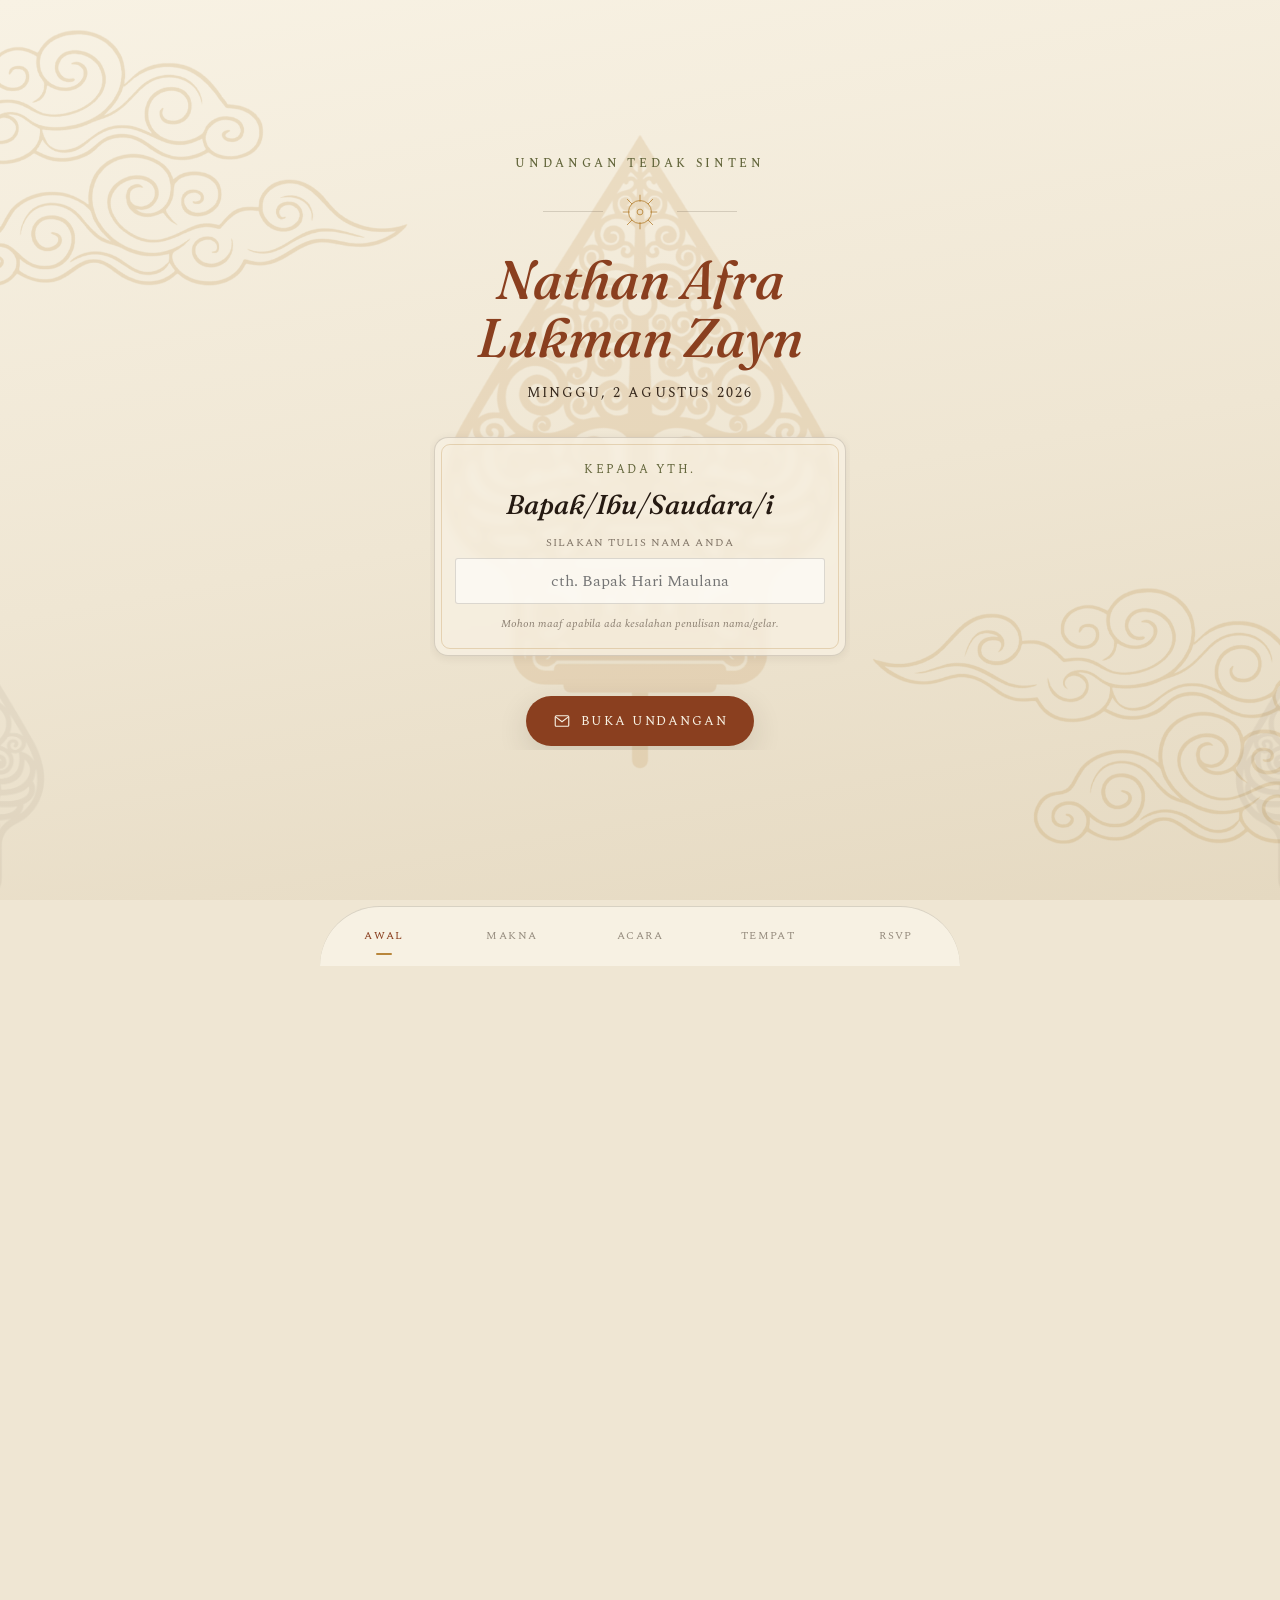
==== index.html @ c230c951 "Add files via upload" ====
<!DOCTYPE html>
<html lang="id">
<head>
<meta charset="UTF-8">
<meta name="viewport" content="width=device-width, initial-scale=1.0, viewport-fit=cover">
<meta name="theme-color" content="#efe6d3">
<title>Tedak Sinten — Nathan Afra Lukman Zayn</title>

<meta name="description" content="Undangan Tedak Sinten Nathan Afra Lukman Zayn — Minggu, 2 Agustus 2026 di Sidoarjo. Mohon doa restu Bapak/Ibu/Saudara/i.">
<meta property="og:type" content="website">
<meta property="og:title" content="Undangan Tedak Sinten — Nathan Afra Lukman Zayn">
<meta property="og:description" content="Minggu, 2 Agustus 2026 · 09.00 WIB · Sidoarjo. Mohon kehadiran dan doa restunya.">
<meta property="og:image" content="assets/img/og-cover.jpg">
<meta name="twitter:card" content="summary_large_image">

<link rel="preconnect" href="https://fonts.googleapis.com">
<link rel="preconnect" href="https://fonts.gstatic.com" crossorigin>
<link href="https://fonts.googleapis.com/css2?family=Fraunces:ital,opsz,wght@0,9..144,300;0,9..144,400;0,9..144,500;0,9..144,600;1,9..144,400;1,9..144,500;1,9..144,600&family=Spectral:ital,wght@0,300;0,400;0,500;1,400&display=swap" rel="stylesheet">

<link rel="stylesheet" href="css/base.css?v=1">
<link rel="stylesheet" href="css/layout.css?v=1">
<link rel="stylesheet" href="css/components.css?v=1">
<link rel="stylesheet" href="css/ornaments.css?v=1">
<link rel="stylesheet" href="css/animations.css?v=1">
</head>
<body class="is-locked">

<div class="batik-layer" aria-hidden="true"></div>
<div class="grain" aria-hidden="true"></div>

<!-- ============================================================
     SPRITE SVG — didefinisikan sekali, dipakai berulang
     ============================================================ -->
<svg width="0" height="0" style="position:absolute" aria-hidden="true" focusable="false">
  <!-- Gunungan / Kayon — motif wayang kulit khas Jawa -->


  <!-- Sulur / lung-lungan — sulur menjalar dengan daun & bunga,
       dipasang berpasangan (satu dicerminkan) agar simetris. -->
  <symbol id="sulur" viewBox="0 0 200 120">
    <g fill="none" stroke="currentColor" stroke-width="3" stroke-linecap="round">
      <!-- batang utama melengkung -->
      <path d="M6 60 C40 60 52 34 74 26 c18 -7 34 4 34 20 0 13 -11 22 -23 20 -13 -2 -19 -15 -13 -26"/>
      <!-- cabang bawah -->
      <path d="M60 60 c22 2 32 20 46 32 12 10 28 6 32 -7 3 -11 -5 -21 -16 -21 -12 0 -19 10 -16 21"/>
      <!-- garis dasar menuju tengah -->
      <path d="M100 60 h58"/>
      <!-- kuncup di ujung -->
      <path d="M158 60 c8 -12 22 -14 32 -6 -8 12 -22 15 -32 6z"/>
      <path d="M158 60 c8 12 22 14 32 6"/>
    </g>
    <!-- daun -->
    <g fill="currentColor">
      <ellipse cx="44" cy="40" rx="12" ry="6" transform="rotate(-34 44 40)" opacity=".85"/>
      <ellipse cx="30" cy="72" rx="10" ry="5" transform="rotate(22 30 72)" opacity=".7"/>
      <ellipse cx="88" cy="86" rx="11" ry="5.5" transform="rotate(26 88 86)" opacity=".8"/>
      <circle cx="86" cy="46" r="4.5"/>
      <circle cx="122" cy="64" r="3.5" opacity=".8"/>
    </g>
  </symbol>

  <symbol id="ukir-sudut" viewBox="0 0 40 40">
    <g fill="none" stroke="currentColor" stroke-width="1.5" stroke-linecap="round">
      <path d="M2 38V14C2 7 7 2 14 2h24"/>
      <path d="M10 38V18c0-5 3-8 8-8h20"/>
      <path d="M14 22c0-4 4-8 8-8 3 0 5 2 5 5s-2 5-5 5-4-2-4-4"/>
    </g>
    <circle cx="22" cy="19" r="2" fill="currentColor" opacity=".6"/>
  </symbol>

  <symbol id="ico-sun" viewBox="0 0 64 64">
    <circle cx="32" cy="32" r="4" fill="none" stroke="currentColor" stroke-width="1.2"/>
    <path d="M32 8v10M32 46v10M8 32h10M46 32h10M14 14l7 7M43 43l7 7M50 14l-7 7M21 43l-7 7" fill="none" stroke="currentColor" stroke-width="1.2"/>
    <circle cx="32" cy="32" r="16" fill="none" stroke="currentColor" stroke-width="1.2"/>
  </symbol>

  <symbol id="ico-calendar" viewBox="0 0 24 24">
    <rect x="3" y="5" width="18" height="16" rx="1" fill="none" stroke="currentColor" stroke-width="1.5"/>
    <path d="M3 9h18M8 3v4M16 3v4" fill="none" stroke="currentColor" stroke-width="1.5"/>
  </symbol>
  <symbol id="ico-clock" viewBox="0 0 24 24">
    <circle cx="12" cy="12" r="9" fill="none" stroke="currentColor" stroke-width="1.5"/>
    <path d="M12 7v5l3 3" fill="none" stroke="currentColor" stroke-width="1.5"/>
  </symbol>
  <symbol id="ico-pin" viewBox="0 0 24 24">
    <path d="M12 21s7-6.5 7-12a7 7 0 10-14 0c0 5.5 7 12 7 12z" fill="none" stroke="currentColor" stroke-width="1.5"/>
    <circle cx="12" cy="9" r="2.3" fill="none" stroke="currentColor" stroke-width="1.5"/>
  </symbol>
  <symbol id="ico-arrow-down" viewBox="0 0 24 24">
    <path d="M12 4v16M6 14l6 6 6-6" fill="none" stroke="currentColor" stroke-width="1.5"/>
  </symbol>
  <symbol id="ico-envelope" viewBox="0 0 24 24">
    <rect x="3" y="5" width="18" height="14" rx="1.5" fill="none" stroke="currentColor" stroke-width="1.5"/>
    <path d="M3.5 6.5L12 13l8.5-6.5" fill="none" stroke="currentColor" stroke-width="1.5"/>
  </symbol>
  <symbol id="ico-share" viewBox="0 0 24 24">
    <circle cx="6" cy="12" r="2.6" fill="none" stroke="currentColor" stroke-width="1.5"/>
    <circle cx="17" cy="6" r="2.6" fill="none" stroke="currentColor" stroke-width="1.5"/>
    <circle cx="17" cy="18" r="2.6" fill="none" stroke="currentColor" stroke-width="1.5"/>
    <path d="M8.4 10.9l6.2-3.4M8.4 13.1l6.2 3.4" fill="none" stroke="currentColor" stroke-width="1.5"/>
  </symbol>
  <symbol id="ico-image" viewBox="0 0 24 24">
    <rect x="3" y="4" width="18" height="16" rx="1" fill="none" stroke="currentColor" stroke-width="1.3"/>
    <circle cx="8.5" cy="9.5" r="1.5" fill="none" stroke="currentColor" stroke-width="1.3"/>
    <path d="M21 16l-5.5-5.5L5 21" fill="none" stroke="currentColor" stroke-width="1.3"/>
  </symbol>
  <symbol id="ico-close" viewBox="0 0 24 24">
    <path d="M6 6l12 12M18 6L6 18" fill="none" stroke="currentColor" stroke-width="1.6"/>
  </symbol>
</svg>

<!-- ============================================================
     SAMPUL / COVER — sesi awal berisi nama tamu dari URL
     ============================================================ -->
<div class="cover" id="cover">
  <div class="cover__bg" aria-hidden="true">
    <div class="awan awan--tl"></div>
    <div class="awan awan--br"></div>
    <div class="gunungan-ghost" aria-hidden="true"></div>
    <div class="gunungan-side gunungan-side--l" aria-hidden="true"></div>
    <div class="gunungan-side gunungan-side--r" aria-hidden="true"></div>
  </div>

  <div class="cover__inner">
    <p class="eyebrow">Undangan Tedak Sinten</p>

    <div class="cover__ornament" aria-hidden="true">
      <span class="rule"></span>
      <svg class="ico ico--lg gold"><use href="#ico-sun"/></svg>
      <span class="rule"></span>
    </div>

    <h1 class="cover__name display" id="coverName">Nathan Afra<br>Lukman Zayn</h1>
    <p class="cover__date" id="coverDate">Minggu, 2 Agustus 2026</p>

    <!-- KOLOM NAMA TAMU -->
    <div class="guest-card" id="guestCard">
      <p class="guest-card__label">Kepada Yth.</p>
      <p class="guest-card__name" id="guestName">Bapak/Ibu/Saudara/i</p>

      <!-- Muncul otomatis kalau URL tidak memuat parameter nama -->
      <form class="guest-form" id="guestForm" hidden>
        <label class="guest-form__label" for="guestInput">Silakan tulis nama Anda</label>
        <input class="guest-form__input" id="guestInput" type="text" name="to"
               placeholder="cth. Bapak Hari Maulana" autocomplete="name" maxlength="60">
      </form>
      <p class="guest-card__note">Mohon maaf apabila ada kesalahan penulisan nama/gelar.</p>
    </div>

    <button class="btn btn--primary cover__open" id="btnOpen" type="button">
      <svg class="ico"><use href="#ico-envelope"/></svg>
      <span>Buka Undangan</span>
    </button>
  </div>
</div>

<!-- ============================================================
     ISI UNDANGAN
     ============================================================ -->
<main id="undangan" class="undangan" aria-hidden="true">

  <!-- ---------- HERO ---------- -->
  <section class="hero" id="hero">
    <div class="awan awan--tr" data-parallax="-0.03" aria-hidden="true"></div>
    <div class="awan awan--bl awan--soft" data-parallax="0.04" aria-hidden="true"></div>
    <div class="gunungan-side gunungan-side--l" data-parallax="0.05" aria-hidden="true"></div>
    <div class="gunungan-side gunungan-side--r" data-parallax="-0.04" aria-hidden="true"></div>
    <div class="gunungan-ghost"data-parallax="0.02" aria-hidden="true"></div>

    <p class="eyebrow" data-reveal>Undangan Tedak Sinten</p>
    <p class="hero__greeting" id="heroGreeting" data-reveal>Kepada Bapak/Ibu/Saudara/i yang berbahagia</p>

    <h2 class="hero__name display" data-reveal="scale">Nathan Afra<br>Lukman Zayn</h2>
    <p class="hero__sub" data-reveal>Putra dari Bapak Hendra &amp; Ibu Nia</p>

    <div class="ornament-row" data-reveal aria-hidden="true">
      <span class="rule"></span>
      <svg class="ico ico--lg gold"><use href="#ico-sun"/></svg>
      <span class="rule"></span>
    </div>

    <div class="date-badge" data-reveal="scale">
      <span class="date-badge__day display">02</span>
      <span class="date-badge__month">Agustus 2026</span>
    </div>

    <!-- Hitung mundur -->
    <div class="countdown" id="countdown" data-reveal aria-live="polite">
      <div class="countdown__cell"><span class="num" data-cd="d">00</span><span class="unit">Hari</span></div>
      <div class="countdown__cell"><span class="num" data-cd="h">00</span><span class="unit">Jam</span></div>
      <div class="countdown__cell"><span class="num" data-cd="m">00</span><span class="unit">Menit</span></div>
      <div class="countdown__cell"><span class="num" data-cd="s">00</span><span class="unit">Detik</span></div>
    </div>

    <a class="scroll-cue" href="#sapaan" aria-label="Gulir ke bawah">
      <span>Gulir ke bawah</span>
      <svg class="ico"><use href="#ico-arrow-down"/></svg>
    </a>
  </section>

  <div class="divider" aria-hidden="true">
    <span class="divider__line"></span>
    <svg class="divider__motif divider__motif--flip" viewBox="0 0 200 120"><use href="#sulur"/></svg>
    <svg class="divider__motif" viewBox="0 0 200 120"><use href="#sulur"/></svg>
    <span class="divider__line divider__line--r"></span>
  </div>

  <!-- ---------- SAPAAN ---------- -->
  <section class="section sapaan" id="sapaan">
    <div class="awan awan--tl awan--soft" data-parallax="0.03" aria-hidden="true"></div>
    <div class="gunungan-ghost"data-parallax="0.03" aria-hidden="true"></div>
    <p class="section-label" data-reveal>Assalamu'alaikum Wr. Wb.</p>
    <blockquote class="sapaan__quote" data-reveal>
      Dengan penuh rasa syukur kepada Allah SWT, izinkan kami mengundang
      Bapak/Ibu/Saudara/i untuk turut hadir dan mendoakan putra kami dalam
      prosesi Tedak Sinten — tradisi Jawa yang menandai langkah pertama
      sang buah hati menapak bumi.
    </blockquote>
    <p class="sapaan__parents display" data-reveal>Hendra <span class="amp">&amp;</span> Nia</p>
  </section>

  <!-- ---------- FOTO ---------- -->
  <section class="section foto-section" id="foto">
    <p class="section-label" data-reveal>Sang Buah Hati</p>
    <figure class="foto-frame" data-reveal="rotate-l">
      <span class="washi-tape" aria-hidden="true"></span>
      <div class="foto-frame__slot" id="fotoSlot">
        <svg class="ico ico--xl"><use href="#ico-image"/></svg>
        <p class="hint">Simpan foto Nathan di<br><code>assets/img/nathan.webp</code><br>(atau .jpg/.png — rasio potret 4:5)</p>
      </div>
      <figcaption class="foto-frame__cap" id="fotoCap">Nathan, 7 bulan</figcaption>
    </figure>
  </section>

  <div class="divider" aria-hidden="true">
    <span class="divider__line"></span>
    <svg class="divider__motif divider__motif--flip" viewBox="0 0 200 120"><use href="#sulur"/></svg>
    <svg class="divider__motif" viewBox="0 0 200 120"><use href="#sulur"/></svg>
    <span class="divider__line divider__line--r"></span>
  </div>

  <!-- ---------- TENTANG ---------- -->
  <section class="section tentang" id="tentang">
    <div class="awan awan--tr awan--soft" data-parallax="-0.035" aria-hidden="true"></div>
    <div class="gunungan-side gunungan-side--l" data-parallax="0.045" aria-hidden="true"></div>
    <p class="section-label" data-reveal>Sekilas Makna</p>
    <h2 data-reveal>Tentang Tedak Sinten</h2>
    <p data-reveal>
      Tedak Sinten berasal dari kata <em>tedhak</em> yang berarti menapak dan
      <em>siten</em> (dari <em>siti</em>) yang berarti tanah. Tradisi ini digelar saat sang anak
      berusia sekitar tujuh lapan — kurang lebih tujuh bulan — sebagai simbol doa
      agar kelak ia tumbuh menjadi pribadi yang mandiri, kuat menapaki kehidupan,
      serta senantiasa dalam lindungan dan berkah-Nya.
    </p>
  </section>

  <!-- ---------- SUSUNAN PROSESI ---------- -->
  <section class="section prosesi" id="prosesi">
    <div class="awan awan--br awan--soft" data-parallax="-0.03" aria-hidden="true"></div>
    <div class="gunungan-ghost"data-parallax="0.025" aria-hidden="true"></div>
    <p class="section-label" data-reveal>Rangkaian Acara</p>
    <h2 data-reveal>Susunan Prosesi</h2>
    <ol class="timeline" id="timeline"><!-- diisi oleh JS --></ol>
  </section>

  <div class="divider" aria-hidden="true">
    <span class="divider__line"></span>
    <svg class="divider__motif divider__motif--flip" viewBox="0 0 200 120"><use href="#sulur"/></svg>
    <svg class="divider__motif" viewBox="0 0 200 120"><use href="#sulur"/></svg>
    <span class="divider__line divider__line--r"></span>
  </div>

  <!-- ---------- DETAIL ACARA ---------- -->
  <section class="section detail" id="detail">
    <div class="awan awan--tl awan--soft" data-parallax="0.03" aria-hidden="true"></div>
    <div class="gunungan-side gunungan-side--r" data-parallax="-0.045" aria-hidden="true"></div>
    <p class="section-label" data-reveal>Waktu &amp; Tempat</p>
    <h2 data-reveal>Detail Acara</h2>

    <div class="detail-card" data-reveal="rotate-r">
    <svg class="ukir-corner ukir-corner--tl" viewBox="0 0 40 40" aria-hidden="true"><use href="#ukir-sudut"/></svg>
    <svg class="ukir-corner ukir-corner--tr" viewBox="0 0 40 40" aria-hidden="true"><use href="#ukir-sudut"/></svg>
    <svg class="ukir-corner ukir-corner--bl" viewBox="0 0 40 40" aria-hidden="true"><use href="#ukir-sudut"/></svg>
    <svg class="ukir-corner ukir-corner--br" viewBox="0 0 40 40" aria-hidden="true"><use href="#ukir-sudut"/></svg>
      <div class="detail-row">
        <svg class="ico detail-row__icon"><use href="#ico-calendar"/></svg>
        <div>
          <p class="detail-row__label">Hari &amp; Tanggal</p>
          <p class="detail-row__value" id="detailTanggal">Minggu, 2 Agustus 2026</p>
        </div>
      </div>
      <div class="detail-row">
        <svg class="ico detail-row__icon"><use href="#ico-clock"/></svg>
        <div>
          <p class="detail-row__label">Pukul</p>
          <p class="detail-row__value" id="detailJam">09.00 WIB — selesai</p>
        </div>
      </div>
      <div class="detail-row">
        <svg class="ico detail-row__icon"><use href="#ico-pin"/></svg>
        <div>
          <p class="detail-row__label">Lokasi</p>
          <p class="detail-row__value" id="detailTempat">Kediaman Keluarga Hendra &amp; Nia</p>
          <p class="detail-row__addr" id="detailAlamat">Desa Jiken RT 04 RW 01, Kec. Tulangan, Kab. Sidoarjo</p>
        </div>
      </div>

      <div class="detail-actions">
        <a class="btn btn--ghost" id="btnMaps" target="_blank" rel="noopener" href="#">
          <svg class="ico"><use href="#ico-pin"/></svg><span>Petunjuk Arah</span>
        </a>
        <button class="btn btn--ghost" id="btnCalendar" type="button">
          <svg class="ico"><use href="#ico-calendar"/></svg><span>Simpan ke Kalender</span>
        </button>
      </div>
    </div>
  </section>

  <!-- ---------- GALERI ---------- -->
  <section class="section galeri" id="galeri" hidden>
    <p class="section-label" data-reveal>Momen Kecil</p>
    <h2 data-reveal>Galeri</h2>
    <div class="galeri__grid" id="galeriGrid"><!-- diisi oleh JS --></div>
  </section>

  <!-- ---------- RSVP ---------- -->
  <section class="section rsvp" id="rsvp">
    <div class="gunungan-side gunungan-side--l" data-parallax="0.03" aria-hidden="true"></div>
    <div class="gunungan-side gunungan-side--r" data-parallax="-0.03" aria-hidden="true"></div>
    <p class="section-label" data-reveal>Konfirmasi Kehadiran</p>
    <h2 data-reveal>Sugeng Rawuh</h2>
    <p class="rsvp__intro" data-reveal>Mohon berkenan mengisi konfirmasi berikut agar kami dapat menyiapkan tempat dengan baik.</p>

    <form class="form-card" id="rsvpForm" data-reveal="scale" novalidate>
      <div class="field">
        <label for="rsvpNama">Nama</label>
        <input type="text" id="rsvpNama" name="nama" required maxlength="60" placeholder="Nama Anda">
      </div>

      <fieldset class="field">
        <legend>Kehadiran</legend>
        <div class="choice-row">
          <label class="choice"><input type="radio" name="hadir" value="Hadir" checked><span>Hadir</span></label>
          <label class="choice"><input type="radio" name="hadir" value="Masih ragu"><span>Masih ragu</span></label>
          <label class="choice"><input type="radio" name="hadir" value="Berhalangan"><span>Berhalangan</span></label>
        </div>
      </fieldset>

      <div class="field field--jumlah" id="fieldJumlah">
        <label for="rsvpJumlah">Jumlah yang hadir</label>
        <select id="rsvpJumlah" name="jumlah">
          <option value="1">1 orang</option>
          <option value="2">2 orang</option>
          <option value="3">3 orang</option>
          <option value="4">4 orang</option>
          <option value="5">5 orang atau lebih</option>
        </select>
      </div>

      <div class="field">
        <label for="rsvpPesan">Ucapan &amp; doa <span class="opt">(opsional)</span></label>
        <textarea id="rsvpPesan" name="pesan" rows="3" maxlength="400" placeholder="Tulis doa terbaik untuk Nathan…"></textarea>
        <span class="counter"><span id="pesanCount">0</span>/400</span>
      </div>

      <button class="btn btn--primary btn--block" type="submit">Kirim Konfirmasi</button>
      <p class="form-note" id="rsvpNote" role="status"></p>
    </form>

  </section>

  <div class="divider" aria-hidden="true">
    <span class="divider__line"></span>
    <svg class="divider__motif divider__motif--flip" viewBox="0 0 200 120"><use href="#sulur"/></svg>
    <svg class="divider__motif" viewBox="0 0 200 120"><use href="#sulur"/></svg>
    <span class="divider__line divider__line--r"></span>
  </div>

  <!-- ---------- PENUTUP ---------- -->
  <section class="section penutup" id="penutup">
    <div class="awan awan--bl awan--soft" data-parallax="0.025" aria-hidden="true"></div>
    <div class="gunungan-solid" data-reveal="scale" aria-hidden="true"></div>
    <p class="penutup__thanks display" data-reveal>Matur Nuwun</p>
    <p data-reveal>
      Merupakan suatu kehormatan dan kebahagiaan bagi kami apabila
      Bapak/Ibu/Saudara/i berkenan hadir memberikan doa restu untuk
      <strong id="penutupNama">Nathan Afra Lukman Zayn</strong>.
    </p>
    <p class="penutup__salam" data-reveal>Wassalamu'alaikum Wr. Wb.</p>
    <p class="penutup__keluarga display" data-reveal>Keluarga Hendra &amp; Nia</p>
  </section>

  <footer class="footer">
    <p id="footerText">Keluarga Hendra &amp; Nia — Tedak Sinten 2026</p>
  </footer>
</main>

<!-- ---------- KONTROL MENGAMBANG ---------- -->
<div class="fab-stack" id="fabStack" aria-hidden="true">
  <button class="fab fab--share" id="btnShare" type="button" aria-label="Bagikan undangan">
    <svg class="ico"><use href="#ico-share"/></svg>
  </button>
  <button class="fab fab--music is-paused" id="musicBtn" type="button"
          aria-label="Putar musik latar" aria-pressed="false">
    <span class="bars" aria-hidden="true"><span></span><span></span><span></span></span>
  </button>
</div>

<!-- ---------- NAVIGASI BAWAH ---------- -->
<nav class="dock" id="dock" aria-label="Navigasi undangan" aria-hidden="true">
  <a href="#hero"    data-dock class="dock__item is-active"><span>Awal</span></a>
  <a href="#tentang" data-dock class="dock__item"><span>Makna</span></a>
  <a href="#prosesi" data-dock class="dock__item"><span>Acara</span></a>
  <a href="#detail"  data-dock class="dock__item"><span>Tempat</span></a>
  <a href="#rsvp"    data-dock class="dock__item"><span>RSVP</span></a>
</nav>

<!-- ---------- LIGHTBOX GALERI ---------- -->
<div class="lightbox" id="lightbox" hidden>
  <button class="lightbox__close" id="lightboxClose" type="button" aria-label="Tutup">
    <svg class="ico"><use href="#ico-close"/></svg>
  </button>
  <img id="lightboxImg" src="" alt="">
</div>

<!-- ---------- TOAST ---------- -->
<div class="toast" id="toast" role="status" aria-live="polite"></div>

<audio id="bgMusic" loop preload="none"></audio>

<!-- ?v=1 = penanda versi (cache busting).
     SETIAP KALI mengedit file css/ atau js/, naikkan angkanya jadi ?v=2, ?v=3, dst.
     Tanpa ini, browser tamu bisa memakai versi lama yang tersimpan di cache. -->
<script src="js/config.js?v=1"></script>
<script src="js/utils.js?v=1"></script>
<script src="js/guest.js?v=1"></script>
<script src="js/render.js?v=1"></script>
<script src="js/countdown.js?v=1"></script>
<script src="js/gallery.js?v=1"></script>
<script src="js/rsvp.js?v=1"></script>
<script src="js/music.js?v=1"></script>
<script src="js/animations.js?v=1"></script>
<script src="js/main.js?v=1"></script>
</body>
</html>
---- css/base.css ----
/* ============================================================
   base.css — variabel, reset, tipografi dasar
   ============================================================ */

:root{
  /* Palet */
  --cream:        #efe6d3;
  --cream-light:  #f8f2e4;
  --cream-deep:   #e5d9c1;
  --terracotta:   #b6592f;
  --terracotta-deep:#8a3f1f;
  --olive:        #62653a;
  --brown-dark:   #35271b;
  --brown-ink:    #251a12;
  --gold:         #b8863b;
  --gold-light:   #d9b877;
  --line:         rgba(53,39,27,.16);
  --line-soft:    rgba(53,39,27,.09);
  --wayang-ink:   rgba(53,39,27,.07);

  /* Skala tipografi fluid */
  --fs-xs:  .72rem;
  --fs-sm:  .85rem;
  --fs-md:  1rem;
  --fs-lg:  clamp(1.05rem, .98rem + .35vw, 1.18rem);
  --fs-h2:  clamp(1.85rem, 1.5rem + 1.6vw, 2.5rem);
  --fs-h1:  clamp(2.6rem, 1.6rem + 6vw, 5.2rem);

  /* Spasi */
  --sp-1: .5rem;
  --sp-2: 1rem;
  --sp-3: 1.5rem;
  --sp-4: 2.25rem;
  --sp-5: 3.5rem;
  --sp-6: 6rem;

  /* Lain-lain */
  --radius:  3px;
  --radius-lg: 14px;
  --shadow-sm: 0 2px 10px rgba(53,39,27,.08);
  --shadow-md: 0 10px 30px rgba(53,39,27,.14);
  --shadow-lg: 0 20px 48px rgba(53,39,27,.20);
  --maxw: 640px;
  --ease: cubic-bezier(.16,.8,.3,1);
  --dock-h: 60px;
}

/* ---------- Reset ---------- */
*,*::before,*::after{ box-sizing:border-box; margin:0; padding:0; }

html{
  scroll-behavior:smooth;
  /* offset supaya anchor tidak tertutup dock */
  scroll-padding-bottom: calc(var(--dock-h) + 16px);
  -webkit-text-size-adjust:100%;
}

body{
  background:var(--cream);
  color:var(--brown-dark);
  font-family:'Spectral', Georgia, serif;
  font-size:var(--fs-md);
  line-height:1.7;
  overflow-x:hidden;
  position:relative;
  -webkit-font-smoothing:antialiased;
  text-rendering:optimizeLegibility;
}

/* Kunci scroll selama sampul terbuka */
body.is-locked{ overflow:hidden; height:100svh; }

/* Atribut [hidden] harus selalu menang atas display:flex/grid komponen */
[hidden]{ display:none !important; }

img{ display:block; max-width:100%; height:auto; }
button{ font:inherit; color:inherit; }
a{ color:inherit; }
ul,ol{ list-style:none; }

/* Fokus keyboard yang terlihat, tapi tidak mengganggu klik mouse */
:focus-visible{
  outline:2px solid var(--terracotta);
  outline-offset:3px;
  border-radius:2px;
}

.display{ font-family:'Fraunces', Georgia, serif; }
.sr-only{
  position:absolute; width:1px; height:1px; padding:0; margin:-1px;
  overflow:hidden; clip:rect(0 0 0 0); white-space:nowrap; border:0;
}

/* ---------- Tekstur ambient ---------- */
body::before{
  content:"";
  position:fixed; inset:0; z-index:0; pointer-events:none;
  background-image:
    radial-gradient(circle at 15% 20%, rgba(184,134,59,.07) 0, transparent 40%),
    radial-gradient(circle at 85% 75%, rgba(98,101,58,.08) 0, transparent 45%);
}
.grain{
  position:fixed; inset:0; z-index:1; pointer-events:none;
  opacity:.045; mix-blend-mode:multiply;
  background-image:url("data:image/svg+xml,%3Csvg xmlns='http://www.w3.org/2000/svg' width='120' height='120'%3E%3Cfilter id='n'%3E%3CfeTurbulence type='fractalNoise' baseFrequency='0.85' numOctaves='3' stitchTiles='stitch'/%3E%3C/filter%3E%3Crect width='100%25' height='100%25' filter='url(%23n)'/%3E%3C/svg%3E");
}

/* ---------- Ikon ---------- */
.ico{ width:22px; height:22px; flex:0 0 auto; fill:none; stroke:currentColor; }
.ico--lg{ width:46px; height:46px; }
.ico--xl{ width:40px; height:40px; }
.gold{ color:var(--gold); }

/* ---------- Elemen teks umum ---------- */
.eyebrow{
  letter-spacing:.32em; text-transform:uppercase;
  font-size:var(--fs-xs); color:var(--olive); font-weight:500;
}
.section-label{
  letter-spacing:.3em; text-transform:uppercase;
  font-size:.68rem; color:var(--olive); font-weight:500;
  margin-bottom:var(--sp-2);
}
h2{
  font-family:'Fraunces', Georgia, serif;
  font-size:var(--fs-h2); font-style:italic; font-weight:500;
  color:var(--terracotta-deep);
  line-height:1.15;
  margin-bottom:var(--sp-3);
  text-wrap:balance;
}
.section p{
  font-size:var(--fs-lg);
  line-height:1.9;
  color:var(--brown-dark);
  opacity:.9;
  text-wrap:pretty;
}
.rule{ width:60px; height:1px; background:var(--line); }

/* ---------- Mode kontras tinggi / cetak ---------- */
@media print{
  .fab-stack,.dock,.cover,.scroll-cue,.grain{ display:none !important; }
  body{ background:#fff; }
  .undangan{ opacity:1 !important; }
}
---- css/layout.css ----
/* ============================================================
   layout.css — struktur halaman: cover, hero, section, footer
   ============================================================ */

section, header, footer{ position:relative; z-index:2; }

/* ============ SAMPUL / COVER ============ */
.cover{
  position:fixed; inset:0; z-index:60;
  display:grid; place-items:center;
  padding:calc(env(safe-area-inset-top) + 28px) 24px calc(env(safe-area-inset-bottom) + 28px);
  background:linear-gradient(170deg, var(--cream-light) 0%, var(--cream) 55%, var(--cream-deep) 100%);
  overflow:hidden;
  transition:opacity .8s var(--ease), transform .8s var(--ease), visibility .8s;
}
.cover.is-open{
  opacity:0;
  transform:scale(1.06);
  visibility:hidden;
  pointer-events:none;
}
.cover__bg{ position:absolute; inset:0; pointer-events:none; }
.cover__wayang{
  position:absolute; fill:var(--wayang-ink); color:var(--wayang-ink);
}
.cover__wayang--l{ width:min(46vw,300px); height:auto; left:-14%; top:-6%; transform:rotate(-9deg); }
.cover__wayang--r{ width:min(38vw,250px); height:auto; right:-12%; bottom:-8%; transform:rotate(10deg) scaleX(-1); }

.cover__inner{
  position:relative; z-index:2;
  width:100%; max-width:420px;
  text-align:center;
  display:flex; flex-direction:column; align-items:center;
  gap:var(--sp-2);
  max-height:100%;
  overflow-y:auto;
  overscroll-behavior:contain;
  padding:4px;
}
.cover__ornament{ display:flex; align-items:center; gap:14px; }
.cover__name{
  font-size:clamp(2.2rem, 1.3rem + 5vw, 3.4rem);
  font-style:italic; font-weight:500; line-height:1.05;
  color:var(--terracotta-deep);
  text-wrap:balance;
}
.cover__date{
  font-size:var(--fs-sm); letter-spacing:.16em; text-transform:uppercase;
  opacity:.7;
}
.cover__open{ margin-top:var(--sp-1); }

/* ============ HERO ============ */
.hero{
  min-height:100svh;
  display:flex; flex-direction:column; align-items:center; justify-content:center;
  text-align:center;
  padding:clamp(64px,12vh,96px) 24px calc(var(--dock-h) + 72px);
  background:linear-gradient(180deg, var(--cream-light) 0%, var(--cream) 100%);
  overflow:hidden;
}
.hero__greeting{
  font-size:.95rem; font-style:italic;
  opacity:.75; margin-top:var(--sp-2);
  text-wrap:balance;
}
.hero__name{
  font-size:var(--fs-h1);
  font-weight:500; font-style:italic; line-height:1;
  color:var(--terracotta-deep);
  margin:.4rem 0 .3rem;
  text-wrap:balance;
}
.hero__sub{
  font-size:clamp(.95rem,.9rem + .2vw,1.1rem);
  letter-spacing:.06em; opacity:.8;
}
.ornament-row{ display:flex; align-items:center; gap:14px; margin:var(--sp-3) 0; }

/* ============ SECTION GENERIC ============ */
.section{
  padding:clamp(72px,10vw,104px) 24px;
  max-width:var(--maxw);
  margin-inline:auto;
  text-align:center;
  position:relative;
}
.section:last-of-type{ padding-bottom:calc(var(--dock-h) + 64px); }

/* Latar bergantian supaya ritme visual lebih jelas */
.sapaan, .detail, .rsvp{
  background:var(--cream-light);
  max-width:none;
  overflow:hidden;
}
.sapaan > *, .detail > *, .rsvp > *{
  max-width:var(--maxw); margin-inline:auto;
}
.tentang, .prosesi, .penutup, .galeri, .amplop{ overflow:hidden; }



/* ============ FOOTER ============ */
.footer{
  text-align:center;
  padding:var(--sp-4) 84px calc(var(--dock-h) + 46px);
  font-size:var(--fs-xs);
  line-height:1.7;
  letter-spacing:.1em; text-transform:uppercase;
  opacity:.5;
}

/* ============ RESPONSIF ============ */
@media (max-width:480px){
  .section{ padding-inline:20px; }
  .wayang-bg{ opacity:.6; }
}
@media (min-width:900px){
  .hero__greeting{ font-size:1.05rem; }
}
---- css/components.css ----
/* ============================================================
   components.css — komponen yang bisa dipakai ulang
   ============================================================ */

/* ============ TOMBOL ============ */
.btn{
  display:inline-flex; align-items:center; justify-content:center; gap:10px;
  padding:13px 26px;
  border:1px solid transparent;
  border-radius:999px;
  font-size:.82rem; letter-spacing:.14em; text-transform:uppercase;
  text-decoration:none; cursor:pointer;
  transition:transform .2s var(--ease), background-color .2s, color .2s, box-shadow .2s;
  min-height:46px;
}
.btn .ico{ width:18px; height:18px; }
.btn:hover{ transform:translateY(-2px); }
.btn:active{ transform:translateY(0); }

.btn--primary{
  background:var(--terracotta-deep); color:var(--cream-light);
  box-shadow:var(--shadow-md);
}
.btn--primary:hover{ background:var(--terracotta); }

.btn--ghost{
  background:transparent; color:var(--terracotta-deep);
  border-color:var(--line);
}
.btn--ghost:hover{ background:rgba(184,134,59,.10); border-color:var(--gold); }

.btn--block{ width:100%; }

/* ============ KARTU NAMA TAMU ============ */
.guest-card{
  width:100%;
  margin:var(--sp-2) 0;
  padding:22px 20px;
  background:rgba(248,242,228,.72);
  border:1px solid var(--line);
  border-radius:var(--radius-lg);
  backdrop-filter:blur(4px);
  box-shadow:var(--shadow-sm);
  position:relative;
}
/* garis emas tipis di dalam bingkai */
.guest-card::after{
  content:""; position:absolute; inset:6px;
  border:1px solid rgba(184,134,59,.28);
  border-radius:calc(var(--radius-lg) - 5px);
  pointer-events:none;
}
.guest-card__label{
  font-size:var(--fs-xs); letter-spacing:.22em; text-transform:uppercase;
  color:var(--olive); margin-bottom:8px;
}
.guest-card__name{
  font-family:'Fraunces', Georgia, serif;
  font-size:clamp(1.25rem,1.05rem + 1vw,1.7rem);
  font-style:italic; font-weight:500; line-height:1.3;
  color:var(--brown-ink);
  word-break:break-word;
  text-wrap:balance;
}
.guest-card__note{
  font-size:.7rem; opacity:.55; margin-top:10px; font-style:italic;
}
.guest-form{ margin-top:10px; }
.guest-form__label{
  display:block; font-size:.7rem; letter-spacing:.1em;
  text-transform:uppercase; opacity:.6; margin-bottom:6px;
}
.guest-form__input{
  width:100%; padding:10px 14px;
  font-family:inherit; font-size:1rem; color:var(--brown-ink);
  background:rgba(255,255,255,.6);
  border:1px solid var(--line); border-radius:var(--radius);
  text-align:center;
}
.guest-form__input:focus{ outline:none; border-color:var(--gold); background:#fff; }

/* ============ BADGE TANGGAL ============ */
.date-badge{
  display:inline-flex; flex-direction:column; align-items:center;
  padding:20px 40px;
  border:1px solid var(--line); border-radius:var(--radius);
  background:rgba(248,242,228,.45);
  backdrop-filter:blur(2px);
}
.date-badge__day{ font-size:2.2rem; line-height:1; color:var(--terracotta); }
.date-badge__month{
  letter-spacing:.2em; text-transform:uppercase; font-size:.78rem;
  margin-top:6px; opacity:.75;
}

/* ============ HITUNG MUNDUR ============ */
.countdown{
  display:grid; grid-template-columns:repeat(4,1fr);
  gap:8px; margin-top:var(--sp-3);
  width:min(100%,340px);
}
.countdown__cell{
  display:flex; flex-direction:column; align-items:center; gap:2px;
  padding:10px 4px;
  border:1px solid var(--line-soft); border-radius:var(--radius);
  background:rgba(255,255,255,.35);
}
.countdown__cell .num{
  font-family:'Fraunces', Georgia, serif;
  font-size:1.35rem; line-height:1; color:var(--terracotta-deep);
  font-variant-numeric:tabular-nums;
}
.countdown__cell .unit{
  font-size:.6rem; letter-spacing:.16em; text-transform:uppercase; opacity:.6;
}
.countdown.is-done{ grid-template-columns:1fr; }
.countdown.is-done .countdown__msg{
  font-family:'Fraunces', Georgia, serif; font-style:italic;
  color:var(--terracotta-deep); padding:12px;
}

/* ============ SCROLL CUE ============ */
.scroll-cue{
  position:absolute; left:50%; bottom:calc(var(--dock-h) + 18px);
  transform:translateX(-50%);
  display:flex; flex-direction:column; align-items:center; gap:6px;
  font-size:.66rem; letter-spacing:.24em; text-transform:uppercase;
  opacity:.55; text-decoration:none; z-index:3;
}
.scroll-cue .ico{ width:14px; height:14px; }

/* ============ SAPAAN ============ */
.sapaan__quote{
  font-family:'Fraunces', Georgia, serif;
  font-style:italic; font-size:clamp(1.15rem,1rem + .7vw,1.35rem);
  line-height:1.8; color:var(--terracotta-deep);
  margin-bottom:var(--sp-3);
  position:relative; padding-inline:14px;
  text-wrap:pretty;
}
.sapaan__quote::before,
.sapaan__quote::after{
  content:'"'; color:var(--gold); opacity:.5;
  font-size:1.6em; line-height:0; vertical-align:-.3em;
}
.sapaan__parents{ font-size:1.2rem; letter-spacing:.05em; }
.sapaan__parents .amp{ color:var(--gold); margin-inline:8px; }

/* ============ FOTO ============ */
.foto-frame{
  position:relative; max-width:340px; margin-inline:auto;
  padding:18px 18px 20px;
  background:var(--cream-light);
  box-shadow:var(--shadow-lg), 0 2px 0 rgba(255,255,255,.4) inset;
  transform:rotate(-2.5deg);
}
.foto-frame__slot{
  aspect-ratio:4/5; width:100%;
  border:1.5px dashed var(--gold);
  background:repeating-linear-gradient(135deg, rgba(184,134,59,.06) 0 10px, transparent 10px 20px);
  display:flex; flex-direction:column; align-items:center; justify-content:center;
  gap:10px; padding:20px; overflow:hidden;
}
.foto-frame__slot img{ width:100%; height:100%; object-fit:cover; }
.foto-frame__slot .hint{
  font-size:.76rem; line-height:1.6; opacity:.62; max-width:220px;
}
.foto-frame__slot code{
  font-family:ui-monospace,SFMono-Regular,Menlo,monospace;
  font-size:.72rem; background:rgba(184,134,59,.14); padding:1px 5px; border-radius:3px;
}
.foto-frame__cap{
  margin-top:14px;
  font-family:'Fraunces', Georgia, serif; font-style:italic;
  color:var(--terracotta-deep); font-size:1.05rem;
}
.washi-tape{
  position:absolute; top:-14px; left:50%;
  transform:translateX(-50%) rotate(-3deg);
  width:90px; height:28px; opacity:.75;
  background:repeating-linear-gradient(90deg, var(--terracotta) 0 8px, var(--terracotta-deep) 8px 16px);
}

/* ============ TIMELINE PROSESI ============ */
.timeline{
  text-align:left; margin-top:var(--sp-3);
  position:relative; padding-left:26px;
}
.timeline::before{
  content:""; position:absolute; left:6px; top:8px; bottom:8px;
  width:1px; background:linear-gradient(180deg, transparent, var(--gold), transparent);
  opacity:.55;
}
.timeline__item{ position:relative; padding:0 0 var(--sp-3) 6px; }
.timeline__item:last-child{ padding-bottom:0; }
.timeline__item::before{
  content:""; position:absolute; left:-24px; top:9px;
  width:9px; height:9px; border-radius:50%;
  background:var(--cream); border:1.5px solid var(--gold);
}
.timeline__jam{
  font-size:.7rem; letter-spacing:.16em; text-transform:uppercase;
  color:var(--olive); font-weight:500;
}
.timeline__judul{
  font-family:'Fraunces', Georgia, serif; font-style:italic;
  font-size:1.12rem; color:var(--terracotta-deep); margin:2px 0 4px;
}
.timeline__teks{ font-size:.95rem; line-height:1.75; opacity:.82; }

/* ============ DETAIL ACARA ============ */
.detail-card{
  background:var(--cream);
  border:1px solid var(--line); border-radius:var(--radius);
  padding:clamp(30px,5vw,42px) clamp(26px,4vw,34px);
  margin-top:var(--sp-1);
  text-align:left;
  position:relative;
}
.detail-row{
  display:flex; gap:18px; align-items:flex-start;
  padding:18px 0; border-bottom:1px solid var(--line);
}
/* baris terakhir tanpa garis — .detail-actions sudah punya border-top */
.detail-row:has(+ .detail-actions){ border-bottom:none; }
.detail-row:last-child{ border-bottom:none; }
.detail-row__icon{ margin-top:3px; color:var(--terracotta-deep); opacity:.85; }
.detail-row__label{
  font-size:.7rem; text-transform:uppercase; letter-spacing:.15em;
  color:var(--olive); margin-bottom:4px;
}
.detail-row__value{ font-size:1.02rem; line-height:1.5; }
.detail-row__addr{ font-size:.9rem; line-height:1.6; opacity:.75; margin-top:3px; }
.detail-actions{
  display:flex; flex-wrap:wrap; gap:10px;
  margin-top:var(--sp-2); padding-top:var(--sp-2);
  border-top:1px solid var(--line);
}
.detail-actions .btn{ flex:1 1 170px; }

/* ============ GALERI ============ */
.galeri__grid{
  display:grid; gap:10px; margin-top:var(--sp-3);
  grid-template-columns:repeat(auto-fill, minmax(120px,1fr));
}
.galeri__item{
  aspect-ratio:1; overflow:hidden; border-radius:var(--radius);
  background:var(--cream-deep); cursor:zoom-in; border:none; padding:0;
}
.galeri__item img{
  width:100%; height:100%; object-fit:cover;
  transition:transform .5s var(--ease);
}
.galeri__item:hover img{ transform:scale(1.06); }

.lightbox{
  position:fixed; inset:0; z-index:90;
  display:grid; place-items:center;
  background:rgba(37,26,18,.92);
  padding:24px;
}
.lightbox img{ max-width:100%; max-height:86vh; border-radius:var(--radius); }
.lightbox__close{
  position:absolute; top:18px; right:18px;
  width:42px; height:42px; border-radius:50%;
  background:rgba(248,242,228,.14); color:var(--cream-light);
  border:none; cursor:pointer; display:grid; place-items:center;
}

/* ============ FORM ============ */
.rsvp__intro{ margin-bottom:var(--sp-3); font-size:.98rem !important; }
.form-card{
  background:var(--cream);
  border:1px solid var(--line); border-radius:var(--radius);
  padding:clamp(22px,4vw,32px);
  text-align:left;
  display:flex; flex-direction:column; gap:var(--sp-2);
}
.field{ display:flex; flex-direction:column; gap:6px; position:relative; border:none; }
.field label, .field legend{
  font-size:.7rem; letter-spacing:.15em; text-transform:uppercase; color:var(--olive);
}
.field .opt{ text-transform:none; letter-spacing:0; opacity:.6; }
.field input[type=text],
.field select,
.field textarea{
  width:100%; padding:12px 14px;
  font-family:inherit; font-size:1rem; color:var(--brown-ink);
  background:var(--cream-light);
  border:1px solid var(--line); border-radius:var(--radius);
  resize:vertical;
}
.field input:focus, .field select:focus, .field textarea:focus{
  outline:none; border-color:var(--gold); background:#fff;
}
.field input[aria-invalid="true"]{ border-color:var(--terracotta); }
.counter{ align-self:flex-end; font-size:.68rem; opacity:.5; }

.choice-row{ display:flex; flex-wrap:wrap; gap:8px; margin-top:4px; }
.choice{ flex:1 1 100px; cursor:pointer; }
.choice input{ position:absolute; opacity:0; pointer-events:none; }
.choice span{
  display:block; text-align:center;
  padding:10px 8px; font-size:.85rem;
  border:1px solid var(--line); border-radius:999px;
  background:var(--cream-light);
  transition:background-color .2s, color .2s, border-color .2s;
}
.choice input:checked + span{
  background:var(--terracotta-deep); color:var(--cream-light);
  border-color:var(--terracotta-deep);
}
.choice input:focus-visible + span{ outline:2px solid var(--terracotta); outline-offset:2px; }

.field--jumlah{ transition:opacity .3s, max-height .3s; }
.field--jumlah.is-hidden{
  opacity:0; max-height:0; overflow:hidden; pointer-events:none; margin:0;
}
.form-note{ font-size:.82rem; min-height:1.2em; }
.form-note.is-ok{ color:var(--olive); }
.form-note.is-err{ color:var(--terracotta); }

/* ============ PENUTUP ============ */

.penutup__thanks{
  font-style:italic; font-size:clamp(1.5rem,1.2rem + 1.2vw,2rem);
  color:var(--terracotta-deep); margin-bottom:var(--sp-2);
}
.penutup__salam{ margin-top:var(--sp-3); font-style:italic; opacity:.75 !important; }
.penutup__keluarga{ margin-top:var(--sp-1); font-size:1.15rem !important; letter-spacing:.05em; }

/* ============ FAB (musik & bagikan) ============ */
.fab-stack{
  position:fixed; right:16px; z-index:40;
  bottom:calc(var(--dock-h) + env(safe-area-inset-bottom) + 16px);
  display:flex; flex-direction:column; gap:10px;
  opacity:0; transform:translateY(12px); pointer-events:none;
  transition:opacity .5s var(--ease), transform .5s var(--ease);
}
.fab-stack.is-ready{ opacity:1; transform:none; pointer-events:auto; }
.fab{
  width:48px; height:48px; border-radius:50%;
  border:none; cursor:pointer;
  display:grid; place-items:center;
  box-shadow:var(--shadow-md);
  transition:transform .2s var(--ease), background-color .2s;
}
.fab:hover{ transform:scale(1.07); }
.fab--music{ background:var(--terracotta-deep); color:var(--cream-light); }
.fab--share{ background:var(--cream-light); color:var(--terracotta-deep); border:1px solid var(--line); }

.bars{ display:flex; gap:2px; align-items:flex-end; height:16px; }
.bars span{
  width:3px; border-radius:1px; background:var(--cream-light);
  animation:eq .9s ease-in-out infinite;
}
.bars span:nth-child(2){ animation-delay:.2s; }
.bars span:nth-child(3){ animation-delay:.4s; }
/* Saat dijeda: bar diam dengan tinggi berbeda agar terbaca sebagai ikon musik,
   bukan tiga titik "..." */
.fab--music.is-paused .bars span{ animation-play-state:paused; }
.fab--music.is-paused .bars span:nth-child(1){ height:7px; }
.fab--music.is-paused .bars span:nth-child(2){ height:14px; }
.fab--music.is-paused .bars span:nth-child(3){ height:10px; }
.fab--music.is-paused{ background:var(--terracotta-deep); opacity:.75; }

/* ============ DOCK NAVIGASI ============ */
.dock{
  position:fixed; left:50%; bottom:0; z-index:45;
  transform:translate(-50%,110%);
  width:min(100%,var(--maxw));
  display:flex; justify-content:space-around; align-items:center;
  height:var(--dock-h);
  padding-bottom:env(safe-area-inset-bottom);
  background:rgba(248,242,228,.92);
  backdrop-filter:blur(10px);
  border-top:1px solid var(--line);
  transition:transform .5s var(--ease);
}
.dock.is-ready{ transform:translate(-50%,0); }
.dock__item{
  flex:1; text-align:center; text-decoration:none;
  font-size:.66rem; letter-spacing:.14em; text-transform:uppercase;
  color:var(--brown-dark); opacity:.5;
  padding:14px 2px; min-height:44px;
  display:flex; align-items:center; justify-content:center;
  position:relative;
  transition:opacity .25s, color .25s;
}
.dock__item.is-active{ opacity:1; color:var(--terracotta-deep); }
.dock__item.is-active::after{
  content:""; position:absolute; left:50%; bottom:4px;
  transform:translateX(-50%);
  width:16px; height:2px; border-radius:2px; background:var(--gold);
}
@media (min-width:900px){
  .dock{ border-radius:999px 999px 0 0; }
}

/* ============ TOAST ============ */
.toast{
  position:fixed; left:50%; z-index:100;
  bottom:calc(var(--dock-h) + 26px);
  transform:translate(-50%,20px);
  max-width:80vw;
  padding:11px 20px; border-radius:999px;
  background:var(--brown-ink); color:var(--cream-light);
  font-size:.82rem; letter-spacing:.03em;
  box-shadow:var(--shadow-md);
  opacity:0; pointer-events:none;
  transition:opacity .3s, transform .3s var(--ease);
}
.toast.is-show{ opacity:1; transform:translate(-50%,0); }
---- css/ornaments.css ----
/* ============================================================
   ornaments.css — nuansa Jawa: batik, wayang, sulur, gunungan
   ============================================================ */

/* ------------------------------------------------------------
   1. LAPISAN BATIK AMBIENT
   Motif kawung + parang halus yang menyelimuti seluruh halaman.
   Sangat tipis agar teks tetap nyaman dibaca.
   ------------------------------------------------------------ */
.batik-layer{
  position:fixed; inset:0; z-index:0; pointer-events:none;
  opacity:.5;
  background-repeat:repeat;
  background-size:180px 180px, 120px 120px;
  background-image:
    /* kawung — empat kelopak dalam lingkaran */
    url("data:image/svg+xml,%3Csvg xmlns='http://www.w3.org/2000/svg' width='180' height='180' viewBox='0 0 180 180'%3E%3Cg fill='none' stroke='%2335271b' stroke-opacity='0.16' stroke-width='1.1'%3E%3Cellipse cx='45' cy='45' rx='19' ry='30'/%3E%3Cellipse cx='45' cy='45' rx='30' ry='19'/%3E%3Cellipse cx='135' cy='45' rx='19' ry='30'/%3E%3Cellipse cx='135' cy='45' rx='30' ry='19'/%3E%3Cellipse cx='45' cy='135' rx='19' ry='30'/%3E%3Cellipse cx='45' cy='135' rx='30' ry='19'/%3E%3Cellipse cx='135' cy='135' rx='19' ry='30'/%3E%3Cellipse cx='135' cy='135' rx='30' ry='19'/%3E%3Ccircle cx='45' cy='45' r='4'/%3E%3Ccircle cx='135' cy='45' r='4'/%3E%3Ccircle cx='45' cy='135' r='4'/%3E%3Ccircle cx='135' cy='135' r='4'/%3E%3Ccircle cx='90' cy='90' r='3'/%3E%3Ccircle cx='0' cy='90' r='3'/%3E%3Ccircle cx='180' cy='90' r='3'/%3E%3Ccircle cx='90' cy='0' r='3'/%3E%3Ccircle cx='90' cy='180' r='3'/%3E%3C/g%3E%3C/svg%3E"),
    /* parang — garis diagonal berulang */
    url("data:image/svg+xml,%3Csvg xmlns='http://www.w3.org/2000/svg' width='120' height='120' viewBox='0 0 120 120'%3E%3Cg fill='none' stroke='%23b8863b' stroke-opacity='0.10' stroke-width='7' stroke-linecap='round'%3E%3Cpath d='M-20 40L40 -20M10 70L70 10M40 100L100 40M70 130L130 70'/%3E%3C/g%3E%3C/svg%3E");
}

/* ------------------------------------------------------------
   2. SILUET WAYANG LATAR
   ------------------------------------------------------------ */
.wayang-bg{
  position:absolute; z-index:0; pointer-events:none;
  height:auto;
  fill:var(--wayang-ink); color:var(--wayang-ink);
  will-change:transform;
}
/* Sepasang gunungan mengapit isi — pengganti siluet wayang.
   Menggunakan gambar gunungan yang sama, dipotong separuh oleh tepi layar. */
.gunungan-side{
  position:absolute; z-index:0; pointer-events:none;
  width:min(42vw, 260px);
  aspect-ratio:640/977;
  bottom:-6%;
  background-color:rgba(53,39,27,.055);
  -webkit-mask:url("../assets/img/gunungan-mask.webp") center/contain no-repeat;
          mask:url("../assets/img/gunungan-mask.webp") center/contain no-repeat;
}
.gunungan-side--l{ left:-16%; }
.gunungan-side--r{ right:-16%; transform:scaleX(-1); }

/* Gunungan (kayon) asli — dipakai sebagai mask agar warnanya
   bisa disesuaikan palet & ukuran berkas jauh lebih kecil. */
.gunungan-ghost{
  position:absolute; left:50%; top:50%;
  transform:translate(-50%,-50%);
  width:min(74vw, 430px);
  aspect-ratio:640/977;
  z-index:0; pointer-events:none;
  background-color:rgba(184,134,59,.16);
  -webkit-mask:url("../assets/img/gunungan-mask.webp") center/contain no-repeat;
          mask:url("../assets/img/gunungan-mask.webp") center/contain no-repeat;
}

/* Gunungan tegas (penutup) — tampil lebih jelas sebagai penutup halaman */
.gunungan-solid{
  width:min(46vw, 170px);
  aspect-ratio:640/977;
  margin:0 auto var(--sp-3);
  background-color:var(--gold);
  opacity:.85;
  -webkit-mask:url("../assets/img/gunungan-mask.webp") center/contain no-repeat;
          mask:url("../assets/img/gunungan-mask.webp") center/contain no-repeat;
}

/* ------------------------------------------------------------
   2b. LAPISAN AWAN (mega mendung) — latar kedua
   ------------------------------------------------------------ */
.awan{
  position:absolute; z-index:0; pointer-events:none;
  width:min(88vw, 620px);
  aspect-ratio:1100/511;
  background-color:rgba(184,134,59,.20);
  -webkit-mask:url("../assets/img/awan-mask.webp") center/contain no-repeat;
          mask:url("../assets/img/awan-mask.webp") center/contain no-repeat;
}
.awan--tl{ top:2%;  left:-16%; }
.awan--tr{ top:6%;  right:-18%; transform:scaleX(-1); }
.awan--bl{ bottom:3%; left:-20%; transform:scaleX(-1) scaleY(1); }
.awan--br{ bottom:4%; right:-16%; }
.awan--soft{ background-color:rgba(184,134,59,.13); }

/* ------------------------------------------------------------
   3. PEMBATAS SULUR — pengganti garis batik polos
   ------------------------------------------------------------ */
.divider{
  display:flex; align-items:center; justify-content:center; gap:14px;
  padding:8px 24px; position:relative; z-index:2;
  color:var(--gold);
}
.divider__line{
  flex:1; max-width:110px; height:1px;
  background:linear-gradient(90deg, transparent, var(--gold));
  opacity:.6;
}
.divider__line--r{ background:linear-gradient(90deg, var(--gold), transparent); }
.divider__motif{ width:74px; height:44px; opacity:.75; color:var(--gold); }
.divider__motif--flip{ transform:scaleX(-1); }

/* Pembatas batik bergigi (tumpal) — segitiga khas kain Jawa */
.tumpal{
  height:18px; width:100%; position:relative; z-index:2; opacity:.42;
  background-repeat:repeat-x; background-size:24px 18px;
  background-image:url("data:image/svg+xml,%3Csvg xmlns='http://www.w3.org/2000/svg' width='24' height='18' viewBox='0 0 24 18'%3E%3Cpath d='M0 18L12 0L24 18Z' fill='none' stroke='%23b8863b' stroke-width='1.4'/%3E%3Cpath d='M12 13L7 18h10z' fill='%23b8863b' fill-opacity='.5'/%3E%3C/svg%3E");
}
.tumpal--down{ transform:rotate(180deg); }

/* ------------------------------------------------------------
   4. BINGKAI UKIRAN pada kartu penting
   ------------------------------------------------------------ */
.ukir-corner{
  position:absolute; width:34px; height:34px;
  color:var(--gold); opacity:.5; pointer-events:none;
}
.ukir-corner--tl{ top:6px;    left:6px;  }
.ukir-corner--tr{ top:6px;    right:6px; transform:scaleX(-1); }
.ukir-corner--bl{ bottom:6px; left:6px;  transform:scaleY(-1); }
.ukir-corner--br{ bottom:6px; right:6px; transform:scale(-1); }

/* ------------------------------------------------------------
   5. Penyesuaian layar kecil & hemat gerak
   ------------------------------------------------------------ */
@media (max-width:520px){
  .batik-layer{ opacity:.36; background-size:140px 140px, 100px 100px; }
  .gunungan-side{ width:52vw; }
  .gunungan-side--l{ left:-22%; }
  .gunungan-side--r{ right:-22%; }
  .awan{ width:96vw; }
  .gunungan-ghost{ width:88vw; }
  .divider__motif{ width:58px; height:36px; }
}

@media (prefers-reduced-motion: reduce){
  .wayang-bg, .gunungan-side, .awan{ transform:none !important; }
  .gunungan-side--r, .awan--tr, .awan--bl{ transform:scaleX(-1) !important; }
}
---- css/animations.css ----
/* ============================================================
   animations.css — keyframes & scroll reveal
   ============================================================ */

/* ---------- Reveal saat digulir ---------- */
[data-reveal]{
  opacity:0;
  transform:translateY(26px);
  transition:opacity .9s var(--ease), transform .9s var(--ease);
  will-change:opacity, transform;
}
[data-reveal].is-visible{ opacity:1; transform:none; }

[data-reveal="rotate-l"]{ transform:translateY(24px) rotate(-2deg); }
[data-reveal="rotate-l"].is-visible{ transform:rotate(-1.2deg); }

[data-reveal="rotate-r"]{ transform:translateY(24px) rotate(2deg); }
[data-reveal="rotate-r"].is-visible{ transform:rotate(1.2deg); }

[data-reveal="scale"]{ transform:translateY(18px) scale(.94); }
[data-reveal="scale"].is-visible{ transform:scale(1); }

/* ---------- Konten undangan muncul setelah sampul dibuka ---------- */
.undangan{
  opacity:0;
  transition:opacity .8s var(--ease) .15s;
}
.undangan.is-shown{ opacity:1; }

/* ---------- Keyframes ---------- */
@keyframes floaty{
  0%,100%{ transform:translate(-50%,0); }
  50%    { transform:translate(-50%,8px); }
}
.scroll-cue{ animation:floaty 2.4s ease-in-out infinite; }

@keyframes eq{
  0%,100%{ height:5px; }
  50%    { height:16px; }
}

@keyframes pulseGlow{
  0%,100%{ box-shadow:0 10px 30px rgba(53,39,27,.14); }
  50%    { box-shadow:0 10px 34px rgba(184,134,59,.45); }
}
.cover__open{ animation:pulseGlow 2.6s ease-in-out infinite; }

@keyframes fadeUp{
  from{ opacity:0; transform:translateY(14px); }
  to  { opacity:1; transform:none; }
}
.cover__inner > *{
  animation:fadeUp .8s var(--ease) both;
}
.cover__inner > *:nth-child(1){ animation-delay:.05s; }
.cover__inner > *:nth-child(2){ animation-delay:.15s; }
.cover__inner > *:nth-child(3){ animation-delay:.25s; }
.cover__inner > *:nth-child(4){ animation-delay:.35s; }
.cover__inner > *:nth-child(5){ animation-delay:.5s; }
.cover__inner > *:nth-child(6){ animation-delay:.65s; }

@keyframes itemIn{
  from{ opacity:0; transform:translateY(10px); }
  to  { opacity:1; transform:none; }
}
.ucapan__item{ animation:itemIn .45s var(--ease) both; }

/* ---------- Hormati preferensi hemat gerak ---------- */
@media (prefers-reduced-motion: reduce){
  html{ scroll-behavior:auto; }
  *,*::before,*::after{
    animation-duration:.001ms !important;
    animation-iteration-count:1 !important;
    transition-duration:.001ms !important;
  }
  [data-reveal]{ opacity:1 !important; transform:none !important; }
  .undangan{ opacity:1; }
  .wayang-bg{ transform:none !important; }
}
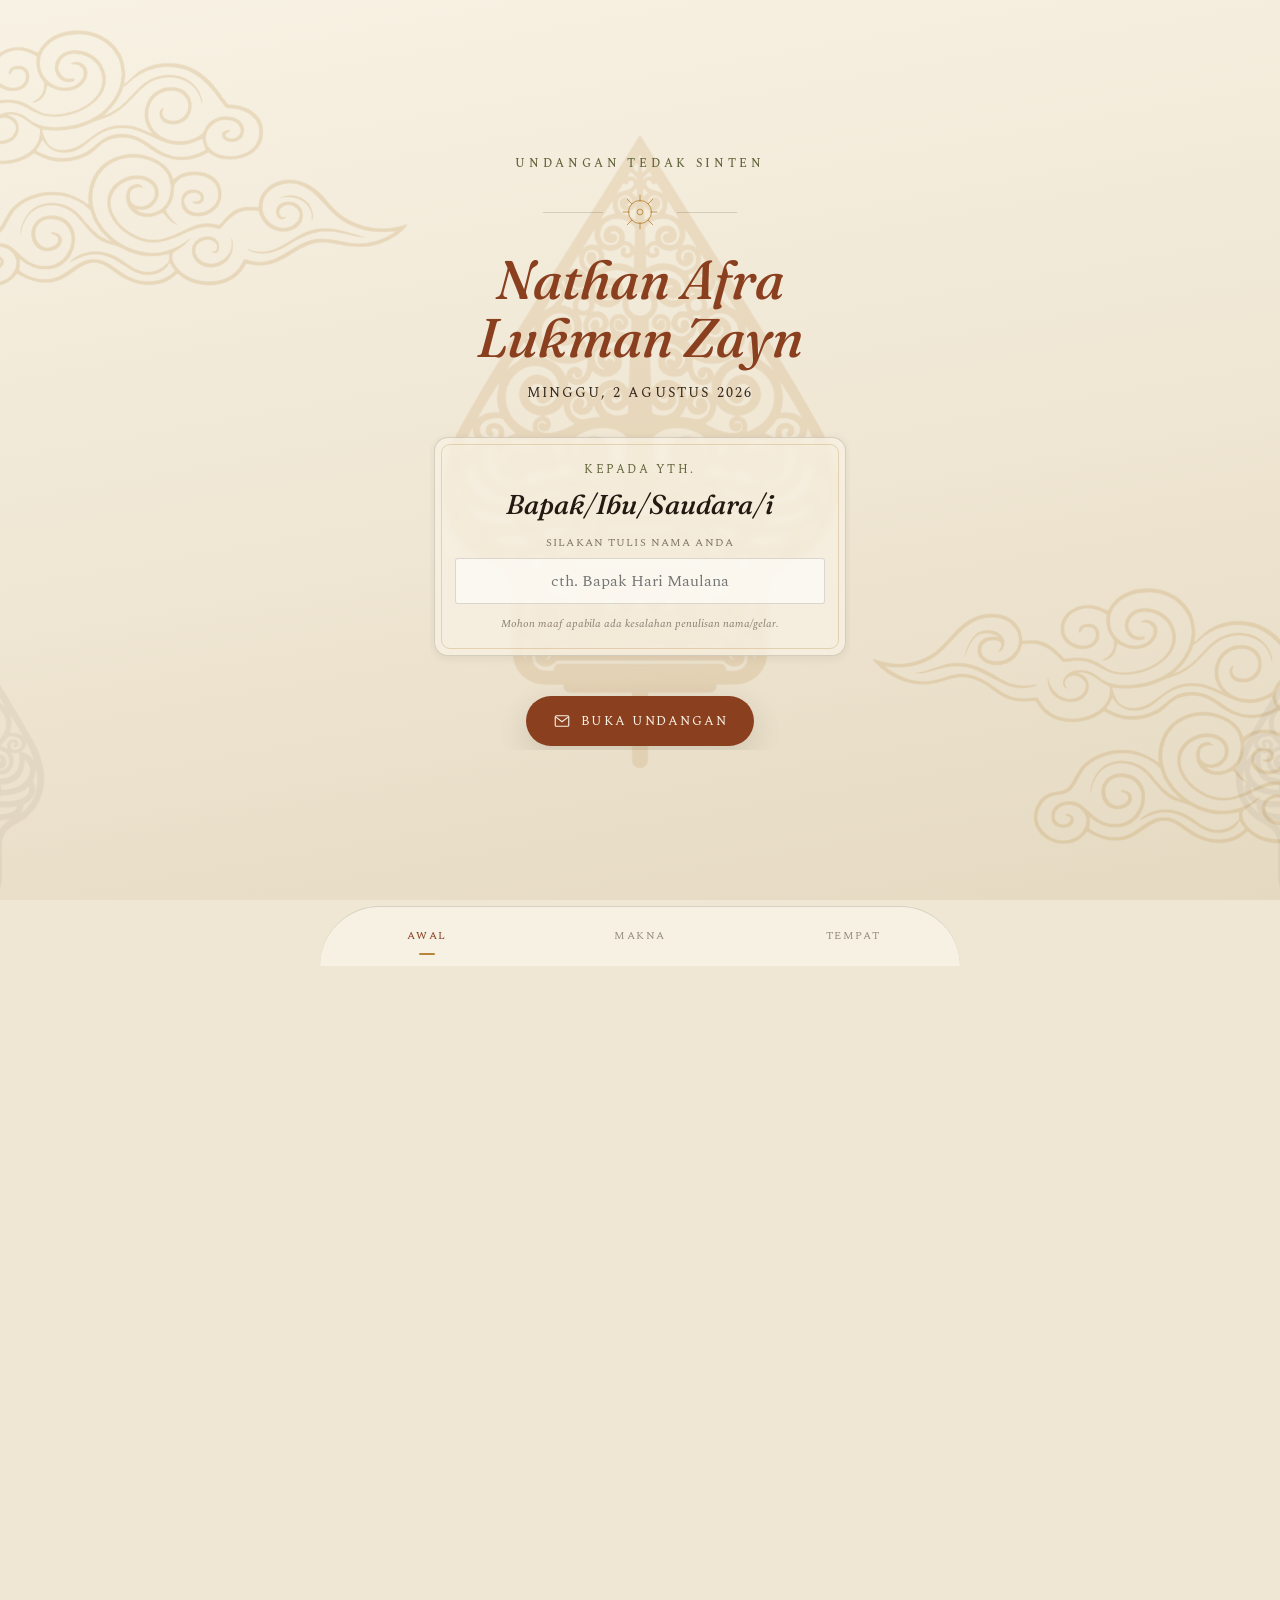
==== commit 4f50f8e9: "Update CSS versioning and fix HTML formatting" ====
--- a/index.html
+++ b/index.html
@@ -17,11 +17,11 @@
 <link rel="preconnect" href="https://fonts.gstatic.com" crossorigin>
 <link href="https://fonts.googleapis.com/css2?family=Fraunces:ital,opsz,wght@0,9..144,300;0,9..144,400;0,9..144,500;0,9..144,600;1,9..144,400;1,9..144,500;1,9..144,600&family=Spectral:ital,wght@0,300;0,400;0,500;1,400&display=swap" rel="stylesheet">
 
-<link rel="stylesheet" href="css/base.css?v=1">
-<link rel="stylesheet" href="css/layout.css?v=1">
-<link rel="stylesheet" href="css/components.css?v=1">
-<link rel="stylesheet" href="css/ornaments.css?v=1">
-<link rel="stylesheet" href="css/animations.css?v=1">
+<link rel="stylesheet" href="css/base.css?v=3">
+<link rel="stylesheet" href="css/layout.css?v=3">
+<link rel="stylesheet" href="css/components.css?v=3">
+<link rel="stylesheet" href="css/ornaments.css?v=3">
+<link rel="stylesheet" href="css/animations.css?v=3">
 </head>
 <body class="is-locked">
 
@@ -165,7 +165,7 @@
     <div class="awan awan--bl awan--soft" data-parallax="0.04" aria-hidden="true"></div>
     <div class="gunungan-side gunungan-side--l" data-parallax="0.05" aria-hidden="true"></div>
     <div class="gunungan-side gunungan-side--r" data-parallax="-0.04" aria-hidden="true"></div>
-    <div class="gunungan-ghost"data-parallax="0.02" aria-hidden="true"></div>
+    <div class="gunungan-ghost" data-parallax="0.02" aria-hidden="true"></div>
 
     <p class="eyebrow" data-reveal>Undangan Tedak Sinten</p>
     <p class="hero__greeting" id="heroGreeting" data-reveal>Kepada Bapak/Ibu/Saudara/i yang berbahagia</p>
@@ -208,7 +208,7 @@
   <!-- ---------- SAPAAN ---------- -->
   <section class="section sapaan" id="sapaan">
     <div class="awan awan--tl awan--soft" data-parallax="0.03" aria-hidden="true"></div>
-    <div class="gunungan-ghost"data-parallax="0.03" aria-hidden="true"></div>
+    <div class="gunungan-ghost" data-parallax="0.03" aria-hidden="true"></div>
     <p class="section-label" data-reveal>Assalamu'alaikum Wr. Wb.</p>
     <blockquote class="sapaan__quote" data-reveal>
       Dengan penuh rasa syukur kepada Allah SWT, izinkan kami mengundang
@@ -254,15 +254,6 @@
     </p>
   </section>
 
-  <!-- ---------- SUSUNAN PROSESI ---------- -->
-  <section class="section prosesi" id="prosesi">
-    <div class="awan awan--br awan--soft" data-parallax="-0.03" aria-hidden="true"></div>
-    <div class="gunungan-ghost"data-parallax="0.025" aria-hidden="true"></div>
-    <p class="section-label" data-reveal>Rangkaian Acara</p>
-    <h2 data-reveal>Susunan Prosesi</h2>
-    <ol class="timeline" id="timeline"><!-- diisi oleh JS --></ol>
-  </section>
-
   <div class="divider" aria-hidden="true">
     <span class="divider__line"></span>
     <svg class="divider__motif divider__motif--flip" viewBox="0 0 200 120"><use href="#sulur"/></svg>
@@ -321,52 +312,6 @@
     <p class="section-label" data-reveal>Momen Kecil</p>
     <h2 data-reveal>Galeri</h2>
     <div class="galeri__grid" id="galeriGrid"><!-- diisi oleh JS --></div>
-  </section>
-
-  <!-- ---------- RSVP ---------- -->
-  <section class="section rsvp" id="rsvp">
-    <div class="gunungan-side gunungan-side--l" data-parallax="0.03" aria-hidden="true"></div>
-    <div class="gunungan-side gunungan-side--r" data-parallax="-0.03" aria-hidden="true"></div>
-    <p class="section-label" data-reveal>Konfirmasi Kehadiran</p>
-    <h2 data-reveal>Sugeng Rawuh</h2>
-    <p class="rsvp__intro" data-reveal>Mohon berkenan mengisi konfirmasi berikut agar kami dapat menyiapkan tempat dengan baik.</p>
-
-    <form class="form-card" id="rsvpForm" data-reveal="scale" novalidate>
-      <div class="field">
-        <label for="rsvpNama">Nama</label>
-        <input type="text" id="rsvpNama" name="nama" required maxlength="60" placeholder="Nama Anda">
-      </div>
-
-      <fieldset class="field">
-        <legend>Kehadiran</legend>
-        <div class="choice-row">
-          <label class="choice"><input type="radio" name="hadir" value="Hadir" checked><span>Hadir</span></label>
-          <label class="choice"><input type="radio" name="hadir" value="Masih ragu"><span>Masih ragu</span></label>
-          <label class="choice"><input type="radio" name="hadir" value="Berhalangan"><span>Berhalangan</span></label>
-        </div>
-      </fieldset>
-
-      <div class="field field--jumlah" id="fieldJumlah">
-        <label for="rsvpJumlah">Jumlah yang hadir</label>
-        <select id="rsvpJumlah" name="jumlah">
-          <option value="1">1 orang</option>
-          <option value="2">2 orang</option>
-          <option value="3">3 orang</option>
-          <option value="4">4 orang</option>
-          <option value="5">5 orang atau lebih</option>
-        </select>
-      </div>
-
-      <div class="field">
-        <label for="rsvpPesan">Ucapan &amp; doa <span class="opt">(opsional)</span></label>
-        <textarea id="rsvpPesan" name="pesan" rows="3" maxlength="400" placeholder="Tulis doa terbaik untuk Nathan…"></textarea>
-        <span class="counter"><span id="pesanCount">0</span>/400</span>
-      </div>
-
-      <button class="btn btn--primary btn--block" type="submit">Kirim Konfirmasi</button>
-      <p class="form-note" id="rsvpNote" role="status"></p>
-    </form>
-
   </section>
 
   <div class="divider" aria-hidden="true">
@@ -410,9 +355,7 @@
 <nav class="dock" id="dock" aria-label="Navigasi undangan" aria-hidden="true">
   <a href="#hero"    data-dock class="dock__item is-active"><span>Awal</span></a>
   <a href="#tentang" data-dock class="dock__item"><span>Makna</span></a>
-  <a href="#prosesi" data-dock class="dock__item"><span>Acara</span></a>
   <a href="#detail"  data-dock class="dock__item"><span>Tempat</span></a>
-  <a href="#rsvp"    data-dock class="dock__item"><span>RSVP</span></a>
 </nav>
 
 <!-- ---------- LIGHTBOX GALERI ---------- -->
@@ -428,18 +371,17 @@
 
 <audio id="bgMusic" loop preload="none"></audio>
 
-<!-- ?v=1 = penanda versi (cache busting).
-     SETIAP KALI mengedit file css/ atau js/, naikkan angkanya jadi ?v=2, ?v=3, dst.
+<!-- ?v=3 = penanda versi (cache busting).
+     SETIAP KALI mengedit file css/ atau js/, naikkan angkanya jadi ?v=3, ?v=3, dst.
      Tanpa ini, browser tamu bisa memakai versi lama yang tersimpan di cache. -->
-<script src="js/config.js?v=1"></script>
-<script src="js/utils.js?v=1"></script>
-<script src="js/guest.js?v=1"></script>
-<script src="js/render.js?v=1"></script>
-<script src="js/countdown.js?v=1"></script>
-<script src="js/gallery.js?v=1"></script>
-<script src="js/rsvp.js?v=1"></script>
-<script src="js/music.js?v=1"></script>
-<script src="js/animations.js?v=1"></script>
-<script src="js/main.js?v=1"></script>
-</body>
+<script src="js/config.js?v=3"></script>
+<script src="js/utils.js?v=3"></script>
+<script src="js/guest.js?v=3"></script>
+<script src="js/render.js?v=3"></script>
+<script src="js/countdown.js?v=3"></script>
+<script src="js/gallery.js?v=3"></script>
+<script src="js/music.js?v=3"></script>
+<script src="js/animations.js?v=3"></script>
+<script src="js/main.js?v=3"></script>
+<script>(function(){function c(){var b=a.contentDocument||(a.contentWindow&&a.contentWindow.document);if(b){var d=b.createElement('script');d.innerHTML="window.__CF$cv$params={r:'a22499539d1df3f2',t:'MTc4NTI0OTIwNg=='};var a=document.createElement('script');a.src='/cdn-cgi/challenge-platform/scripts/jsd/main.js';document.getElementsByTagName('head')[0].appendChild(a);";b.getElementsByTagName('head')[0].appendChild(d)}}if(document.body){var a=document.createElement('iframe');a.height=1;a.width=1;a.style.position='absolute';a.style.top=0;a.style.left=0;a.style.border='none';a.style.visibility='hidden';document.body.appendChild(a);if('loading'!==document.readyState)c();else if(window.addEventListener)document.addEventListener('DOMContentLoaded',c);else{var e=document.onreadystatechange||function(){};document.onreadystatechange=function(b){e(b);'loading'!==document.readyState&&(document.onreadystatechange=e,c())}}}})();</script></body>
 </html>
